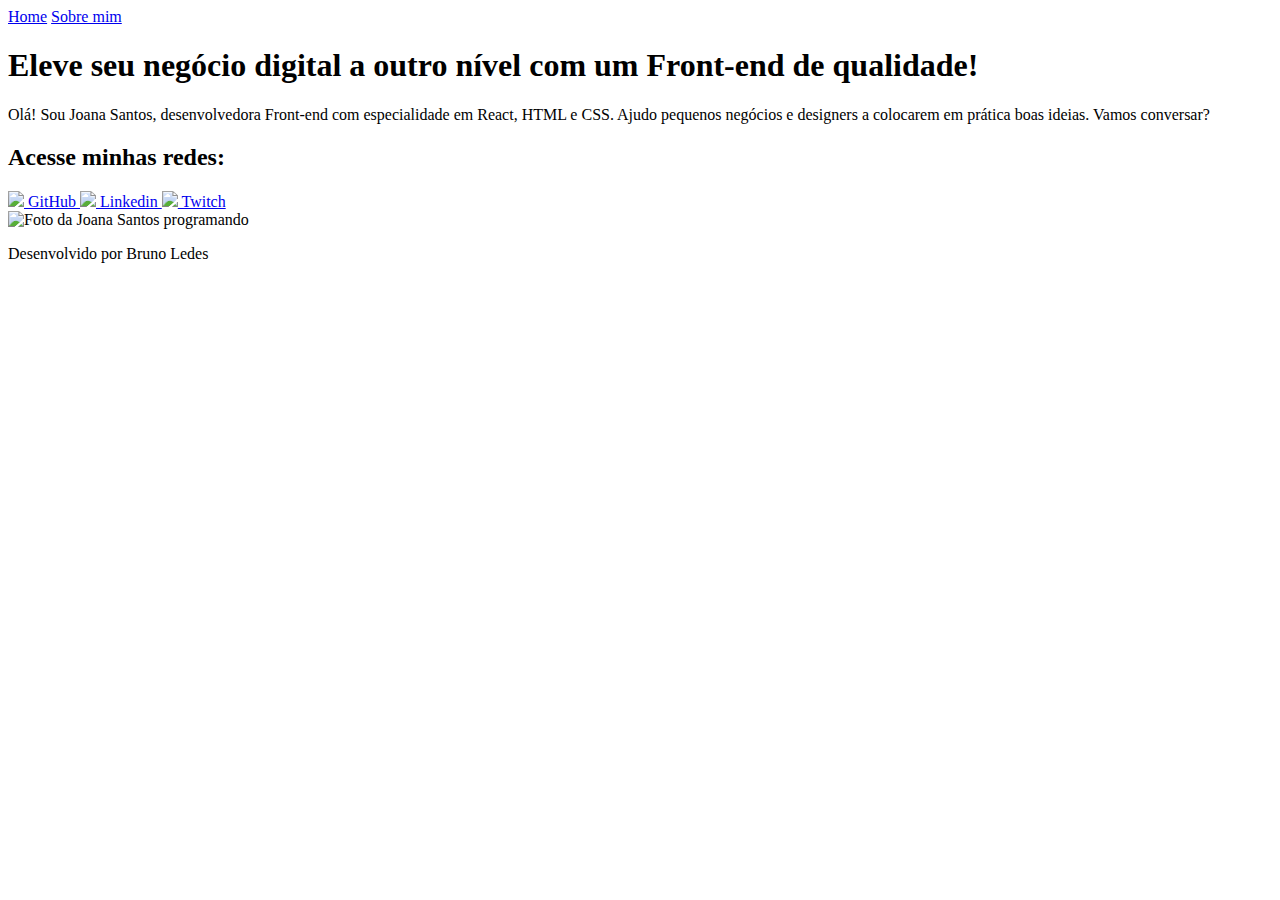
==== index.html @ f8a06261 "Add files via upload" ====
<!DOCTYPE html> <!--Tipo de documentoque o navegador vai entender "HTML5"-->
<html lang="pt-br">  <!-- Linguagem -->
<head> <!--“cabeça” providencia informações gerais (metadados) sobre o documento, incluindo seu 
       título e links para scripts e folhas de estilos.-->
    <meta charset="UTF-8"> 
    <meta http-equiv="X-UA-Compatible" content="IE=edge">
    <meta name="viewport" content="width=device-width, initial-scale=1.0"> <!--largura da página para 
                                                                           seguir a largura da tela do dispositivo
                                                                           ou da janela de visualização, que varia
                                                                           dependendo do dispositivo. Basicamente,
                                                                           significa que o navegador (provavelmente)
                                                                           renderizará a largura da página na largura 
                                                                           de sua própria tela.-->
    <title>Portifolio</title>
    <link rel="stylesheet" href="./styles/style.css">
</head>
<body> <!--Corpo do documento e um contêiner para todos conteúdos visíveis como títulos,parágrafos,
       imagem, hiperlink,tabelas, lista e outros-->
    <header class="cabecalho">
        <nav class="cabecalho__menu">
            <a class="cabecalho__menu__link" href="alurap2.html">Home</a>
            <a class="cabecalho__menu__link" href="about2.html">Sobre mim</a>
        </nav>
    </header>
    <main class="apresentacao">
        <section class="apresentacao__conteudo">
            <h1 class="apresentacao__conteudo_titulo"> Eleve seu negócio digital a outro nível 
            <strong class="titulo-destaque">com um Front-end de qualidade!
            </strong></h1>
            <p class="apresentacao__conteudo_texto">Olá! Sou Joana Santos, desenvolvedora 
            Front-end com especialidade em React, HTML e
            CSS. Ajudo pequenos negócios e designers a 
            colocarem em prática boas ideias. Vamos 
            conversar?</p>
            
            <div class="apresentação__links">
                <h2 class="apresentação__links_subtitulo">Acesse minhas redes:</h2>
                <a class="apresentação__links__navegacao" href="https://github.com">
                    <img src="./assets/github.png">
                    GitHub
                </a>
                <a class="apresentação__links__navegacao" href="https://linkedin.com/in/"> 
                    <img src="./assets/linkedin.png">
                    Linkedin
                </a>              
                <a class="apresentação__links__navegacao" href="https://https://twitch.tv/"> 
                    <img src="./assets/twitch.png">
                    Twitch
                </a>
         </div>
        </section>    
            <img class="apresentacao__imagem" src="./assets/imagem.png" alt="Foto da Joana Santos programando"> <!--src direcionar ao local do
                                                                          arquivo, alt = descrição da imagem-->
    </main>
    <footer class="rodape">
        <p>Desenvolvido por Bruno Ledes</p>
    </footer>
</body>
</html>
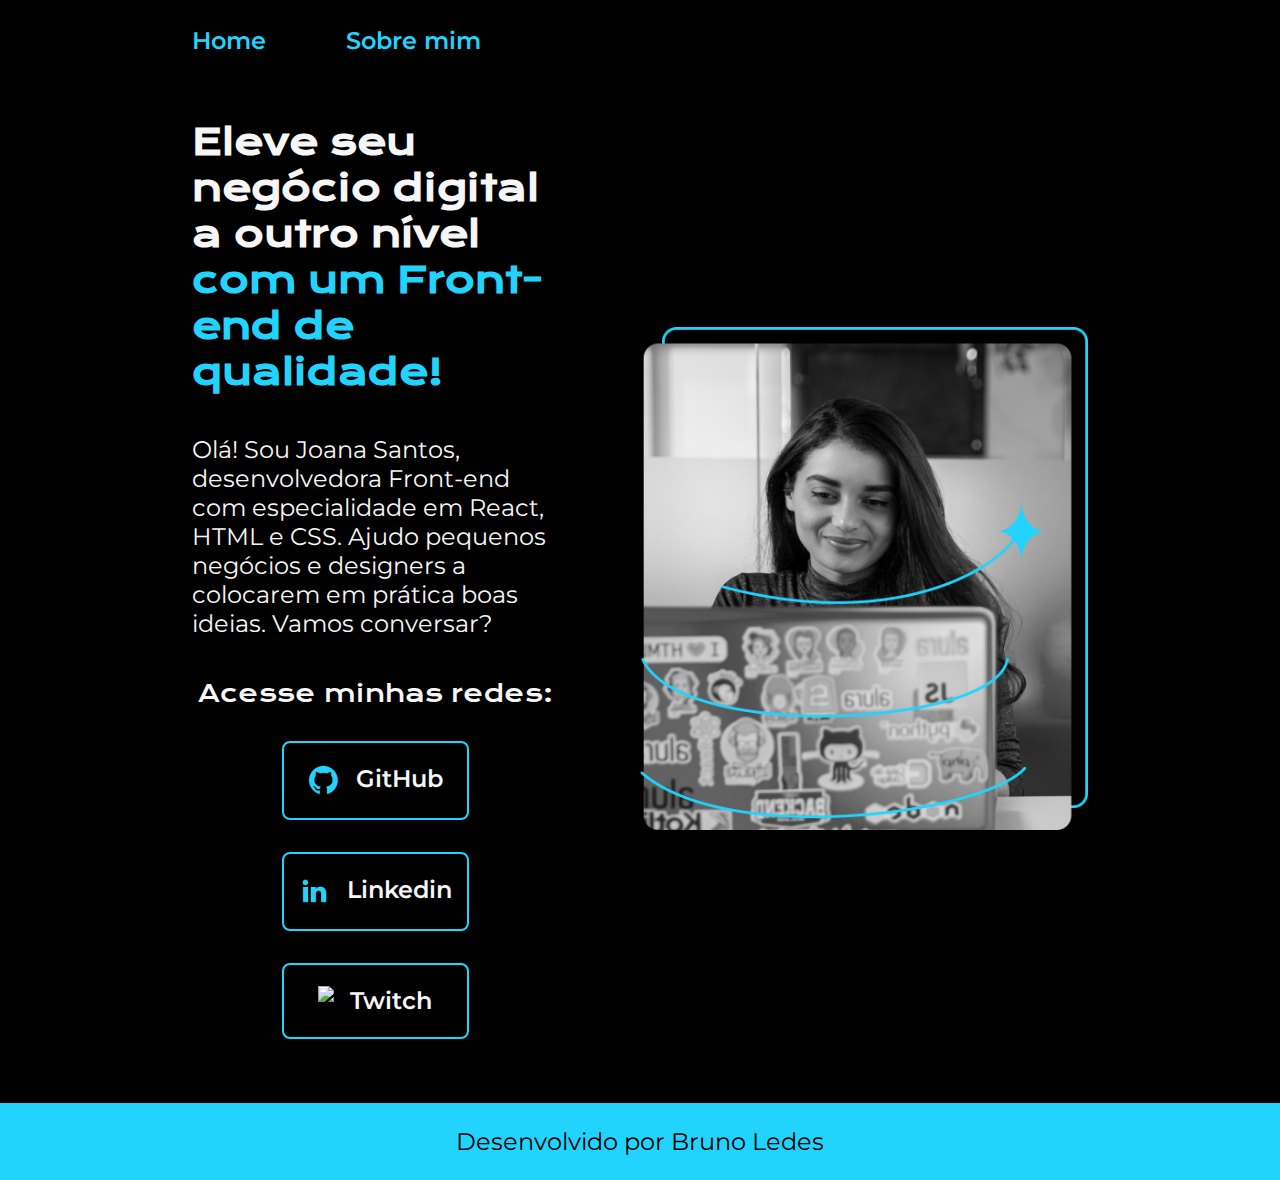
==== commit c6c44734: "index.html" ====
--- a/index.html
+++ b/index.html
@@ -12,7 +12,7 @@
                                                                            renderizará a largura da página na largura 
                                                                            de sua própria tela.-->
     <title>Portifolio</title>
-    <link rel="stylesheet" href="./styles/style.css">
+    <link rel="stylesheet" href="style.css">
 </head>
 <body> <!--Corpo do documento e um contêiner para todos conteúdos visíveis como títulos,parágrafos,
        imagem, hiperlink,tabelas, lista e outros-->
@@ -36,24 +36,24 @@
             <div class="apresentação__links">
                 <h2 class="apresentação__links_subtitulo">Acesse minhas redes:</h2>
                 <a class="apresentação__links__navegacao" href="https://github.com">
-                    <img src="./assets/github.png">
+                    <img src="github.png">
                     GitHub
                 </a>
                 <a class="apresentação__links__navegacao" href="https://linkedin.com/in/"> 
-                    <img src="./assets/linkedin.png">
+                    <img src="linkedin.png">
                     Linkedin
                 </a>              
                 <a class="apresentação__links__navegacao" href="https://https://twitch.tv/"> 
-                    <img src="./assets/twitch.png">
+                    <img src=".twitch.png">
                     Twitch
                 </a>
          </div>
         </section>    
-            <img class="apresentacao__imagem" src="./assets/imagem.png" alt="Foto da Joana Santos programando"> <!--src direcionar ao local do
+            <img class="apresentacao__imagem" src="imagem.png" alt="Foto da Joana Santos programando"> <!--src direcionar ao local do
                                                                           arquivo, alt = descrição da imagem-->
     </main>
     <footer class="rodape">
         <p>Desenvolvido por Bruno Ledes</p>
     </footer>
 </body>
-</html>+</html>
--- a/style.css
+++ b/style.css
@@ -0,0 +1,126 @@
+/* Fontes*/
+@import url('https://fonts.googleapis.com/css2?family=Krona+One&family=Montserrat:ital,wght@0,600;1,600&display=swap');
+
+:root { /* Variavel CSS para Cores e Fontes 37*/
+    --cor-primaria: #000000; 
+    --cor-secundaria: #F6F6F6;
+    --cor-terciaria: #22D4FD;
+    --cor-hover: #272727;
+
+    --font-primaria: 'Krona One', sans-serif;
+    --font-secundaria:'Montserrat', sans-serif;
+}
+
+*{
+    margin: 0;
+    padding: 0;
+}
+body {
+
+box-sizing: border-box;
+background-color: var(--cor-primaria);
+color: var(--cor-secundaria)
+
+}
+.cabecalho {/*31*/
+   padding: 2% 0 0 15%;/*32*/
+   
+}
+.cabecalho__menu {/*33*/
+   display: flex;/*34*/
+   gap: 80px; /*35*/
+
+}
+.cabecalho__menu__link {/*26*/
+    font-family:var(--font-secundaria);/*27*/
+    color: var(--cor-terciaria);/*28*/
+    font-size: 1.5rem;/*29*/
+    font-weight: 600;/*30*/
+    text-decoration: none; /* antes criar o link e o html que vai ser direcionado 36*/
+
+}
+.apresentacao {
+    padding: 5% 15%; /*Verticale Horizontal*//*25*/
+    display: flex;
+    align-items: center;
+    justify-content:space-between;
+    gap: 82px;
+}
+.apresentacao__conteudo {
+    width: 50%;
+    display: flex;
+    flex-direction: column;
+    gap: 40px;
+
+}
+.apresentacao__conteudo_titulo {
+    font-size: 2.25rem;
+    font-family: var(--font-primaria)
+    
+}
+.titulo-destaque {
+    color:var(--cor-terciaria); 
+}
+.apresentacao__conteudo_texto {
+    font-size: 1.5rem;
+    font-family: var(--font-secundaria)
+}
+.apresentação__links {
+    display: flex;
+    flex-direction: column;/*5*/
+    align-items: center;/*6*/
+    justify-content: space-between;
+    gap: 32px;/*7*/
+}
+.apresentação__links_subtitulo {/*1*/
+    font-family: var(--font-primaria);/*2*/
+    font-weight: 400;/*3*/
+    font-size: 1.5rem;/*4*/
+}
+.apresentação__links__navegacao {
+    display: flex;/*12*/
+    justify-content: center;/*13*/
+    gap: 16px; /*14*/
+    border: 2px solid var(--cor-terciaria);/*8*/
+    width: 50%; /*largura do botão*//*10*/
+    text-align: center; /*alinhamento do texto*/
+    border-radius: 8px; /*bordas curvada - Raio do arendodamento *//*11*/
+    font-size: 1.5rem;/*tamanho da fonte*/
+    font-weight: 600;/*peso da fonte*/
+    padding: 21.5px 0 ;  ; /* Margem do elemento ate a borda, obs: 2 valores um vertical e outro horizotal*/ 
+    text-decoration: none; /*sem a linha do link*/
+    color: var(--cor-secundaria);/*cor da font*//*9*/
+    font-family: var(--font-secundaria) /*escolha da font*/
+     }
+.apresentação__links__link:hover { /*15*/
+    background-color: var(--cor-hover);/*16*/
+  
+}
+.apresentacao__imagem {
+    width: 50%;
+}
+.rodape {/*17*/
+    padding: 24px;/*20*/
+    background-color:var(--cor-terciaria);/*18*/
+    color: var(--cor-primaria);/*19*/
+    text-align: center; /*21*/
+    font-family: var(--font-secundaria);/*22*/
+    font-size: 1.5rem;/*23*/
+    font-weight: 400;/*24*/
+
+}
+@media (max-width: 1200px) {
+   .apresentacao {
+    flex-direction: column-reverse;
+    padding: 5% ;
+   }  
+   .apresentacao__conteudo {
+    width: auto;
+   }
+   .cabecalho {
+    padding: 10%;
+   }
+   .cabecalho__menu {
+    justify-content: center;
+   }
+}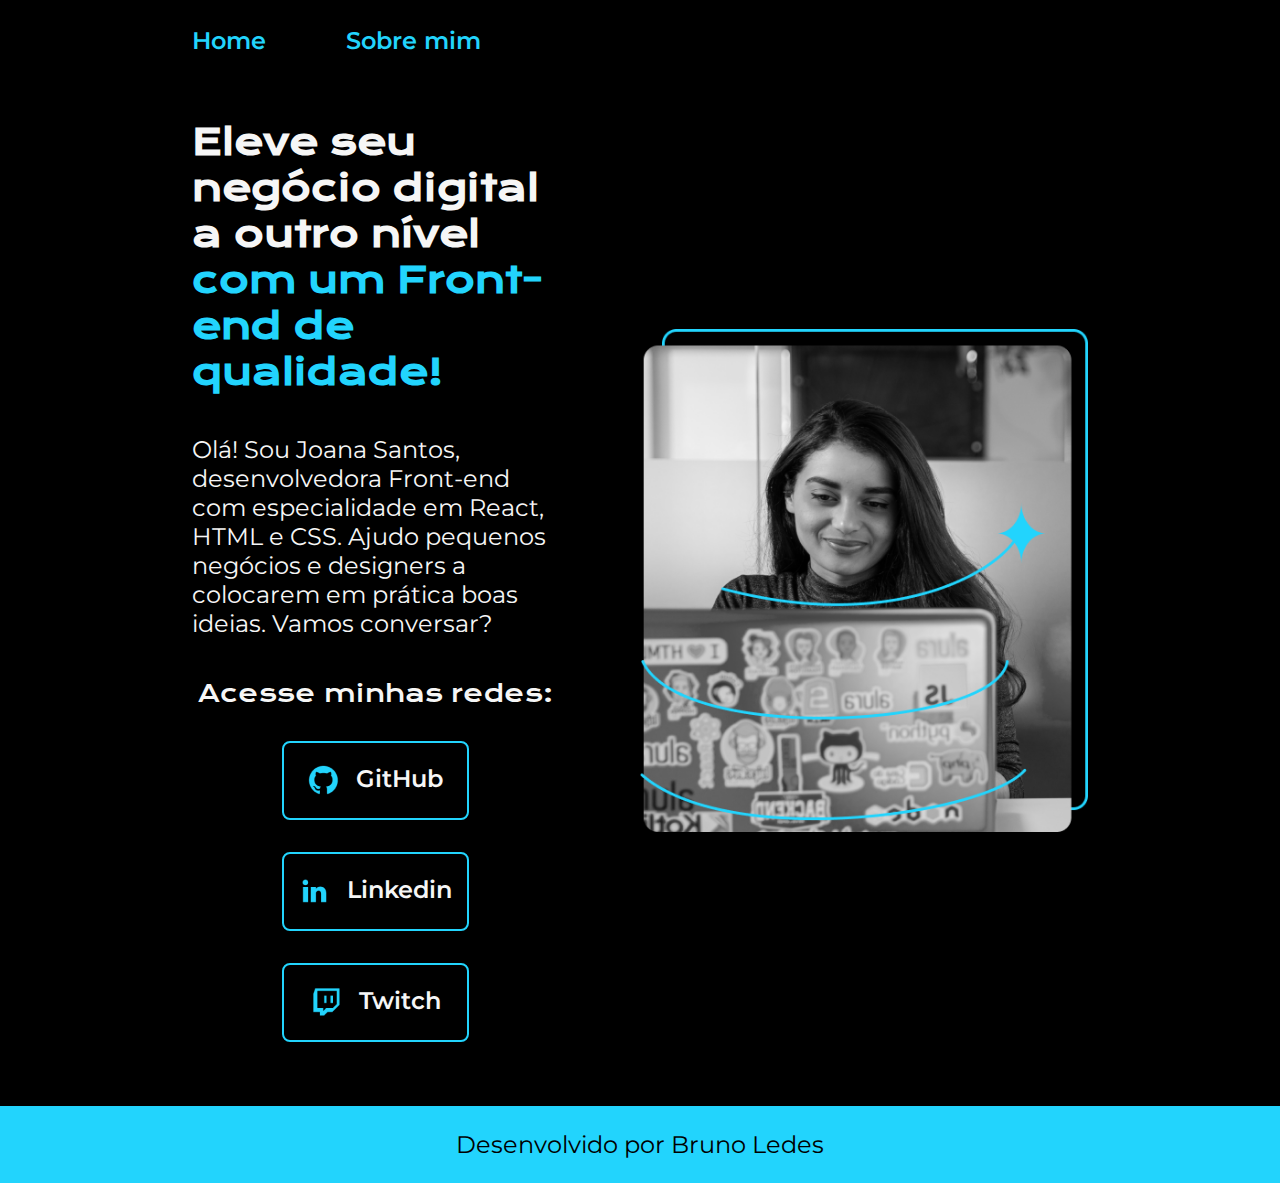
==== commit 9a936fb1: "index.html" ====
--- a/index.html
+++ b/index.html
@@ -18,8 +18,8 @@
        imagem, hiperlink,tabelas, lista e outros-->
     <header class="cabecalho">
         <nav class="cabecalho__menu">
-            <a class="cabecalho__menu__link" href="alurap2.html">Home</a>
-            <a class="cabecalho__menu__link" href="about2.html">Sobre mim</a>
+            <a class="cabecalho__menu__link" href="index.html">Home</a>
+            <a class="cabecalho__menu__link" href="about.html">Sobre mim</a>
         </nav>
     </header>
     <main class="apresentacao">
@@ -43,8 +43,8 @@
                     <img src="linkedin.png">
                     Linkedin
                 </a>              
-                <a class="apresentação__links__navegacao" href="https://https://twitch.tv/"> 
-                    <img src=".twitch.png">
+                <a class="apresentação__links__navegacao" href="https://www.twitch.tv/"> 
+                    <img src="twitch.png">
                     Twitch
                 </a>
          </div>
